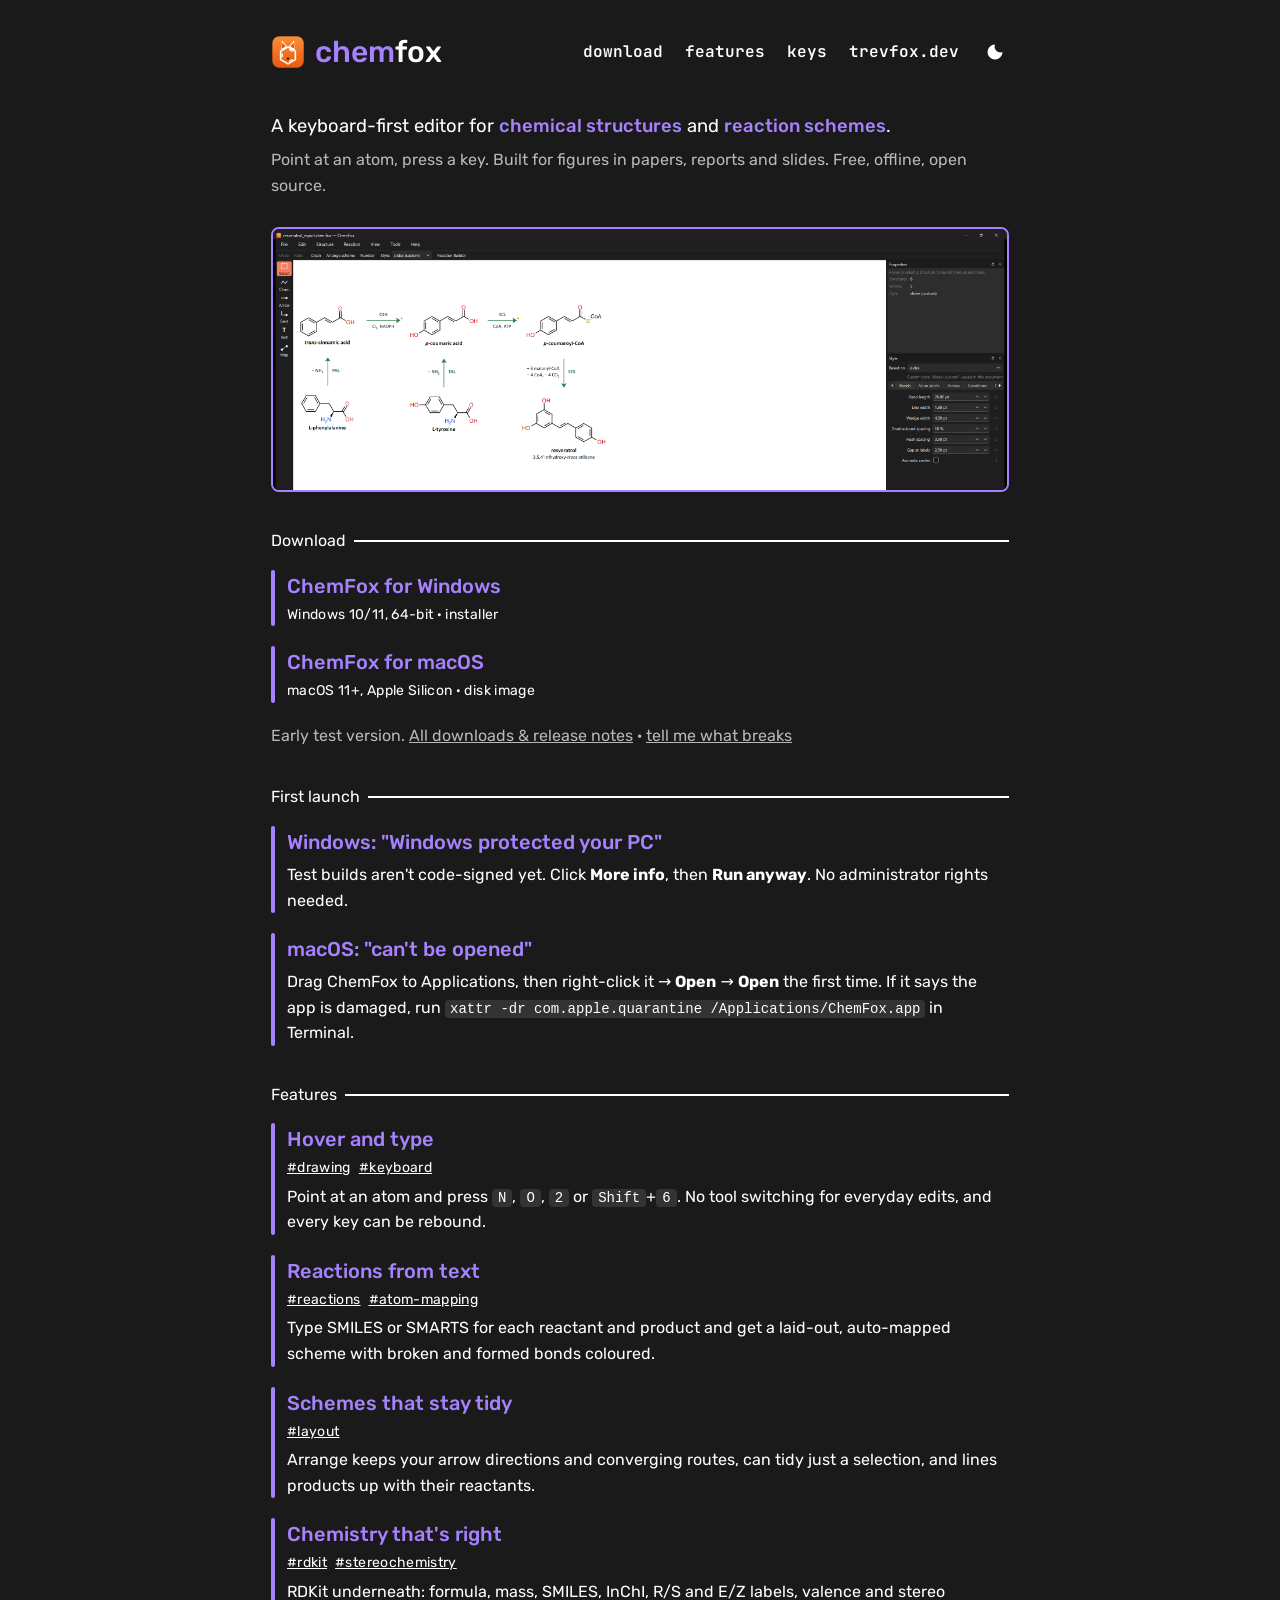
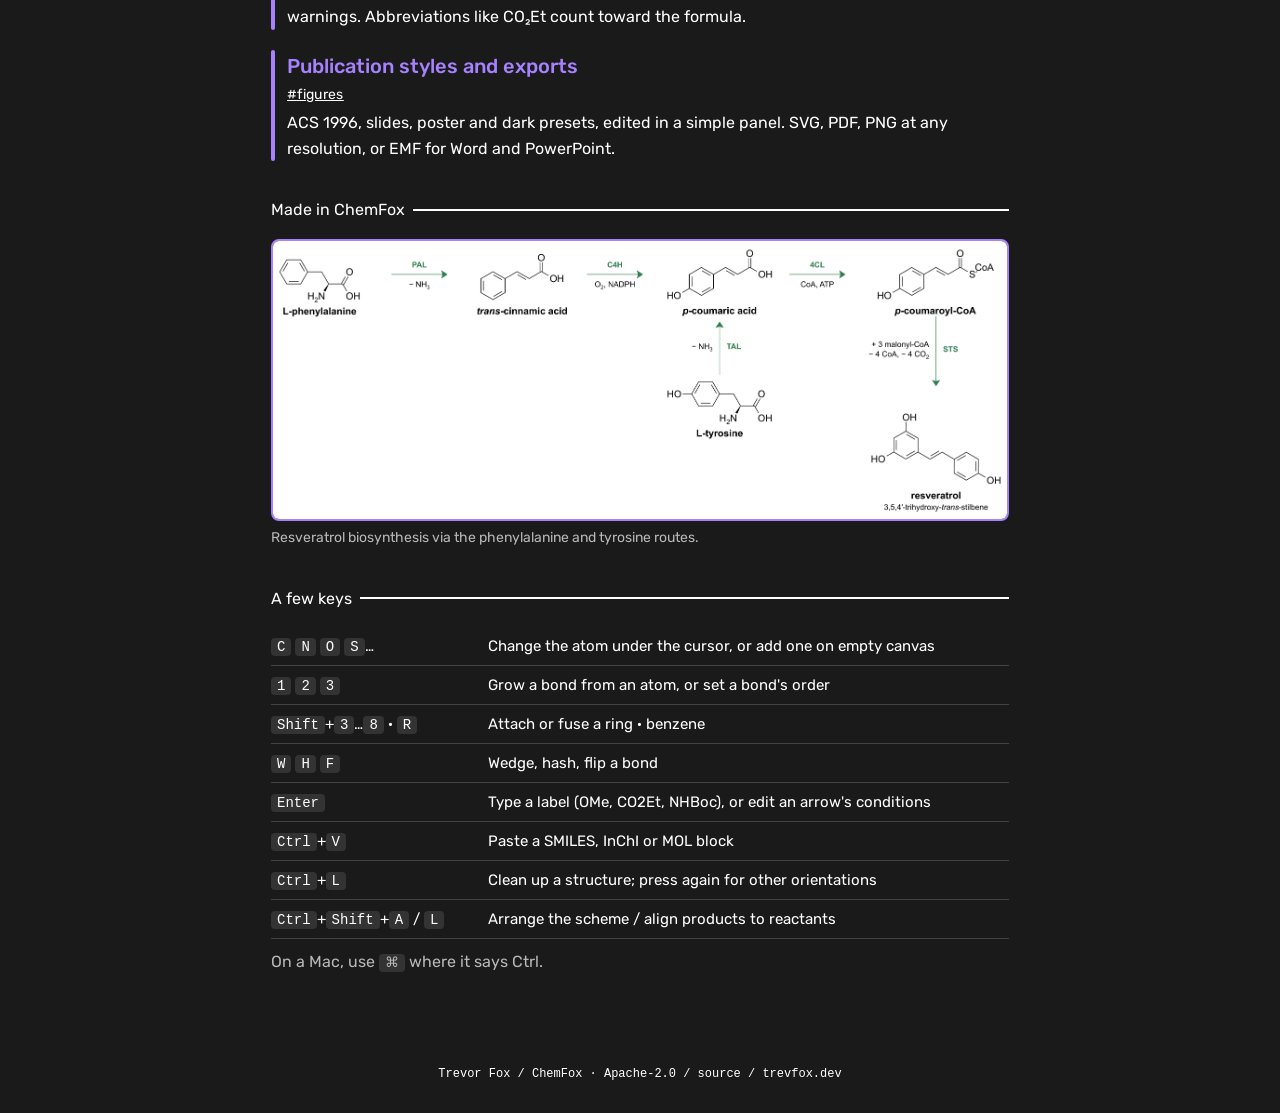
==== docs/index.html @ 8df9f9a9 "ChemFox 0.1.0: first test release A keyboard-first editor for chemical structures and reaction schem" ====
<!doctype html>
<html lang="en" class="dark">
<head>
<meta charset="utf-8">
<meta name="viewport" content="width=device-width, initial-scale=1">
<title>ChemFox | trevfox.dev</title>
<meta name="description" content="ChemFox: a keyboard-first editor for chemical structures and reaction schemes. Free, offline, Windows and macOS.">
<link rel="icon" href="assets/icon.png">
<link rel="preconnect" href="https://fonts.googleapis.com">
<link rel="preconnect" href="https://fonts.gstatic.com" crossorigin>
<link href="https://fonts.googleapis.com/css2?family=JetBrains+Mono:wght@600&family=PT+Mono&family=Rubik:ital,wght@0,300..700;1,400&display=swap" rel="stylesheet">
<script>
  // Same default as trevfox.dev (dark); remembers the toggle where storage is available.
  try { if (localStorage.getItem("theme") === "light") document.documentElement.classList.remove("dark"); } catch (e) {}
</script>
<style>
  /* Tokens taken from trevfox.dev */
  :root {
    --bg: #faf5ff; --text: #424242; --accent: #a682ff; --code-bg: #ede4fb; --muted: #6b6b6b;
    --sans: "Rubik", ui-sans-serif, system-ui, sans-serif;
    --nav: "JetBrains Mono", ui-monospace, monospace;
    --mono: "PT Mono", ui-monospace, SFMono-Regular, Menlo, Consolas, monospace;
  }
  .dark { --bg: #1a1a1a; --text: #ffffff; --code-bg: #333333; --muted: #b8b8b8; }
  * { box-sizing: border-box; }
  html { background: var(--bg); }
  body { margin: 0 auto; max-width: 77ch; padding: 0 16px; background: var(--bg); color: var(--text);
         font: 400 16px/1.6 var(--sans); transition: background-color .4s, color .4s; }
  a { color: inherit; }

  /* Header, like the blog's: wordmark left, mono nav right */
  header { display: flex; align-items: center; justify-content: space-between; gap: 16px; padding: 28px 0 8px; flex-wrap: wrap; }
  .logo { font-size: 30px; font-weight: 500; text-decoration: none; display: inline-flex; align-items: center; gap: 10px; }
  .logo img { width: 34px; height: 34px; border-radius: 8px; }
  .logo .a { color: var(--accent); }
  nav { display: flex; align-items: center; gap: 22px; font-family: var(--nav); font-weight: 600; }
  nav a { text-decoration: none; }
  nav a:hover, .theme:hover { color: var(--accent); }
  .theme { background: none; border: 0; color: inherit; cursor: pointer; padding: 4px; display: inline-flex; }
  .theme svg { width: 20px; height: 20px; }
  .dark .sun-only, :root:not(.dark) .moon-only { display: none; }

  main { padding: 28px 0 40px; }
  .lede { font-size: 1.15rem; margin: 0 0 6px; }
  .lede strong { color: var(--accent); font-weight: 500; }
  .sub { color: var(--muted); margin: 0 0 28px; }

  /* Section dividers: label + 2px rule (the blog's month dividers) */
  .divider { display: flex; align-items: center; gap: 8px; margin: 36px 0 16px; }
  .divider span { white-space: nowrap; }
  .divider i { height: 2px; flex: 1; background: var(--text); }

  /* Entries: purple bar on the left, accent title, meta line (the blog's post previews) */
  .entry { display: flex; gap: 12px; margin-bottom: 20px; }
  .entry::before { content: ""; width: 4px; border-radius: 4px; background: var(--accent); flex: none; }
  .entry h3 { margin: 0; font-size: 20px; font-weight: 500; }
  .entry h3 a, .entry h3 { color: var(--accent); text-decoration: none; }
  .entry h3 a:hover { text-decoration: underline; }
  .meta { font-size: 14px; letter-spacing: .35px; margin-top: 2px; }
  .tags a { margin-right: 8px; text-decoration: underline; }
  .entry p { margin: 4px 0 0; }

  figure { margin: 0; }
  figure img { width: 100%; height: auto; display: block; border: 2px solid var(--accent); border-radius: 8px; background: #fff; }
  figcaption { font-size: 14px; color: var(--muted); margin-top: 6px; }

  kbd { font: 14px var(--mono); background: var(--code-bg); border-radius: 4px; padding: 1px 6px; }
  code { font: 14px var(--mono); background: var(--code-bg); border-radius: 4px; padding: 1px 5px; }
  table { border-collapse: collapse; width: 100%; font-size: 15px; }
  td { padding: 7px 8px 7px 0; vertical-align: top; border-bottom: 1px solid color-mix(in srgb, var(--text) 18%, transparent); }
  td:first-child { white-space: nowrap; padding-right: 16px; }

  footer { font: 300 12px var(--mono); text-align: center; padding: 24px 0 32px; }
  footer a { text-decoration: none; }
  footer a:hover { color: var(--accent); }
  @media (max-width: 560px) { nav { gap: 14px; font-size: 14px; } .logo { font-size: 26px; } }
</style>
</head>
<body>
<header>
  <a class="logo" href="#"><img src="assets/icon.png" alt=""><span><span class="a">chem</span>fox</span></a>
  <nav>
    <a href="#download">download</a>
    <a href="#features">features</a>
    <a href="#keys">keys</a>
    <a href="https://trevfox.dev">trevfox.dev</a>
    <button class="theme" id="theme" aria-label="Toggle light and dark">
      <svg class="moon-only" viewBox="0 0 24 24" fill="currentColor" aria-hidden="true"><path d="M12 3a9 9 0 1 0 9 9 7 7 0 0 1-9-9z"/></svg>
      <svg class="sun-only" viewBox="0 0 24 24" fill="none" stroke="currentColor" stroke-width="2" aria-hidden="true"><circle cx="12" cy="12" r="4"/><path d="M12 2v2M12 20v2M4.9 4.9l1.4 1.4M17.7 17.7l1.4 1.4M2 12h2M20 12h2M4.9 19.1l1.4-1.4M17.7 6.3l1.4-1.4"/></svg>
    </button>
  </nav>
</header>

<main>
  <p class="lede">A keyboard-first editor for <strong>chemical structures</strong> and <strong>reaction schemes</strong>.</p>
  <p class="sub">Point at an atom, press a key. Built for figures in papers, reports and slides. Free, offline, open source.</p>

  <figure><img src="assets/app.png" alt="The ChemFox window with a resveratrol biosynthesis scheme"></figure>

  <div class="divider" id="download"><span>Download</span><i></i></div>
  <div class="entry"><div>
    <h3><a id="dl-win" href="#">ChemFox for Windows</a></h3>
    <div class="meta"><span id="dl-win-sub">Windows 10/11, 64-bit · installer</span></div>
  </div></div>
  <div class="entry"><div>
    <h3><a id="dl-mac" href="#">ChemFox for macOS</a></h3>
    <div class="meta"><span id="dl-mac-sub">macOS 11+, Apple Silicon · disk image</span></div>
  </div></div>
  <p class="sub"><span id="version">Early test version.</span> <a id="all" href="#">All downloads &amp; release notes</a> ·
    <a id="issues" href="#">tell me what breaks</a></p>

  <div class="divider"><span>First launch</span><i></i></div>
  <div class="entry"><div>
    <h3>Windows: "Windows protected your PC"</h3>
    <p>Test builds aren't code-signed yet. Click <b>More info</b>, then <b>Run anyway</b>. No administrator rights needed.</p>
  </div></div>
  <div class="entry"><div>
    <h3>macOS: "can't be opened"</h3>
    <p>Drag ChemFox to Applications, then right-click it → <b>Open</b> → <b>Open</b> the first time. If it says the app is damaged,
      run <code>xattr -dr com.apple.quarantine /Applications/ChemFox.app</code> in Terminal.</p>
  </div></div>

  <div class="divider" id="features"><span>Features</span><i></i></div>
  <div class="entry"><div>
    <h3>Hover and type</h3>
    <div class="meta tags"><a>#drawing</a><a>#keyboard</a></div>
    <p>Point at an atom and press <kbd>N</kbd>, <kbd>O</kbd>, <kbd>2</kbd> or <kbd>Shift</kbd>+<kbd>6</kbd>. No tool switching for everyday edits, and every key can be rebound.</p>
  </div></div>
  <div class="entry"><div>
    <h3>Reactions from text</h3>
    <div class="meta tags"><a>#reactions</a><a>#atom-mapping</a></div>
    <p>Type SMILES or SMARTS for each reactant and product and get a laid-out, auto-mapped scheme with broken and formed bonds coloured.</p>
  </div></div>
  <div class="entry"><div>
    <h3>Schemes that stay tidy</h3>
    <div class="meta tags"><a>#layout</a></div>
    <p>Arrange keeps your arrow directions and converging routes, can tidy just a selection, and lines products up with their reactants.</p>
  </div></div>
  <div class="entry"><div>
    <h3>Chemistry that's right</h3>
    <div class="meta tags"><a>#rdkit</a><a>#stereochemistry</a></div>
    <p>RDKit underneath: formula, mass, SMILES, InChI, R/S and E/Z labels, valence and stereo warnings. Abbreviations like CO₂Et count toward the formula.</p>
  </div></div>
  <div class="entry"><div>
    <h3>Publication styles and exports</h3>
    <div class="meta tags"><a>#figures</a></div>
    <p>ACS 1996, slides, poster and dark presets, edited in a simple panel. SVG, PDF, PNG at any resolution, or EMF for Word and PowerPoint.</p>
  </div></div>

  <div class="divider"><span>Made in ChemFox</span><i></i></div>
  <figure><img src="assets/scheme.png" alt="Resveratrol biosynthesis from phenylalanine and tyrosine">
    <figcaption>Resveratrol biosynthesis via the phenylalanine and tyrosine routes.</figcaption></figure>

  <div class="divider" id="keys"><span>A few keys</span><i></i></div>
  <table>
    <tr><td><kbd>C</kbd> <kbd>N</kbd> <kbd>O</kbd> <kbd>S</kbd>…</td><td>Change the atom under the cursor, or add one on empty canvas</td></tr>
    <tr><td><kbd>1</kbd> <kbd>2</kbd> <kbd>3</kbd></td><td>Grow a bond from an atom, or set a bond's order</td></tr>
    <tr><td><kbd>Shift</kbd>+<kbd>3</kbd>…<kbd>8</kbd> · <kbd>R</kbd></td><td>Attach or fuse a ring · benzene</td></tr>
    <tr><td><kbd>W</kbd> <kbd>H</kbd> <kbd>F</kbd></td><td>Wedge, hash, flip a bond</td></tr>
    <tr><td><kbd>Enter</kbd></td><td>Type a label (OMe, CO2Et, NHBoc), or edit an arrow's conditions</td></tr>
    <tr><td><kbd>Ctrl</kbd>+<kbd>V</kbd></td><td>Paste a SMILES, InChI or MOL block</td></tr>
    <tr><td><kbd>Ctrl</kbd>+<kbd>L</kbd></td><td>Clean up a structure; press again for other orientations</td></tr>
    <tr><td><kbd>Ctrl</kbd>+<kbd>Shift</kbd>+<kbd>A</kbd> / <kbd>L</kbd></td><td>Arrange the scheme / align products to reactants</td></tr>
  </table>
  <p class="sub" style="margin-top:10px">On a Mac, use <kbd>⌘</kbd> where it says Ctrl.</p>
</main>

<footer>
  Trevor Fox / ChemFox · Apache-2.0 / <a id="src" href="#">source</a> / <a href="https://trevfox.dev">trevfox.dev</a>
</footer>

<script>
document.getElementById("theme").addEventListener("click", () => {
  const dark = document.documentElement.classList.toggle("dark");
  try { localStorage.setItem("theme", dark ? "dark" : "light"); } catch (e) {}
});

// Works out the repository from the Pages address (<owner>.github.io/<repo>) unless set below, then points the
// download links at the newest installer for each platform. Falls back to the releases page.
(function () {
  const REPO = "";  // e.g. "trevfox/ChemFox" when hosted somewhere other than GitHub Pages
  let owner = "", name = "ChemFox";
  if (REPO) [owner, name] = REPO.split("/");
  else if (location.hostname.endsWith(".github.io")) {
    owner = location.hostname.split(".")[0];
    name = location.pathname.split("/").filter(Boolean)[0] || name;
  }
  const repo = owner ? `https://github.com/${owner}/${name}` : "https://github.com";
  const set = (id, href) => { const a = document.getElementById(id); if (a) a.href = href; };
  ["dl-win", "dl-mac", "all"].forEach(id => set(id, owner ? `${repo}/releases` : "#"));
  set("issues", `${repo}/issues/new/choose`);
  set("src", repo);
  if (!owner) return;
  // Newest release, including pre-releases (test builds are marked as pre-releases).
  fetch(`https://api.github.com/repos/${owner}/${name}/releases?per_page=5`)
    .then(r => r.ok ? r.json() : [])
    .then(list => {
      const rel = list.find(r => !r.draft);
      if (!rel) return;
      const asset = test => (rel.assets || []).find(a => test(a.name));
      const win = asset(n => n.endsWith("-setup.exe"));
      const mac = asset(n => n.endsWith(".dmg"));
      const mb = a => `${(a.size / 1e6).toFixed(0)} MB`;
      if (win) { set("dl-win", win.browser_download_url); document.getElementById("dl-win-sub").textContent = `${win.name} · ${mb(win)}`; }
      if (mac) { set("dl-mac", mac.browser_download_url); document.getElementById("dl-mac-sub").textContent = `${mac.name} · ${mb(mac)}`; }
      set("all", rel.html_url);
      document.getElementById("version").textContent = `Version ${rel.tag_name.replace(/^v/, "")} (test build).`;
    })
    .catch(() => {});
})();
</script>
</body>
</html>
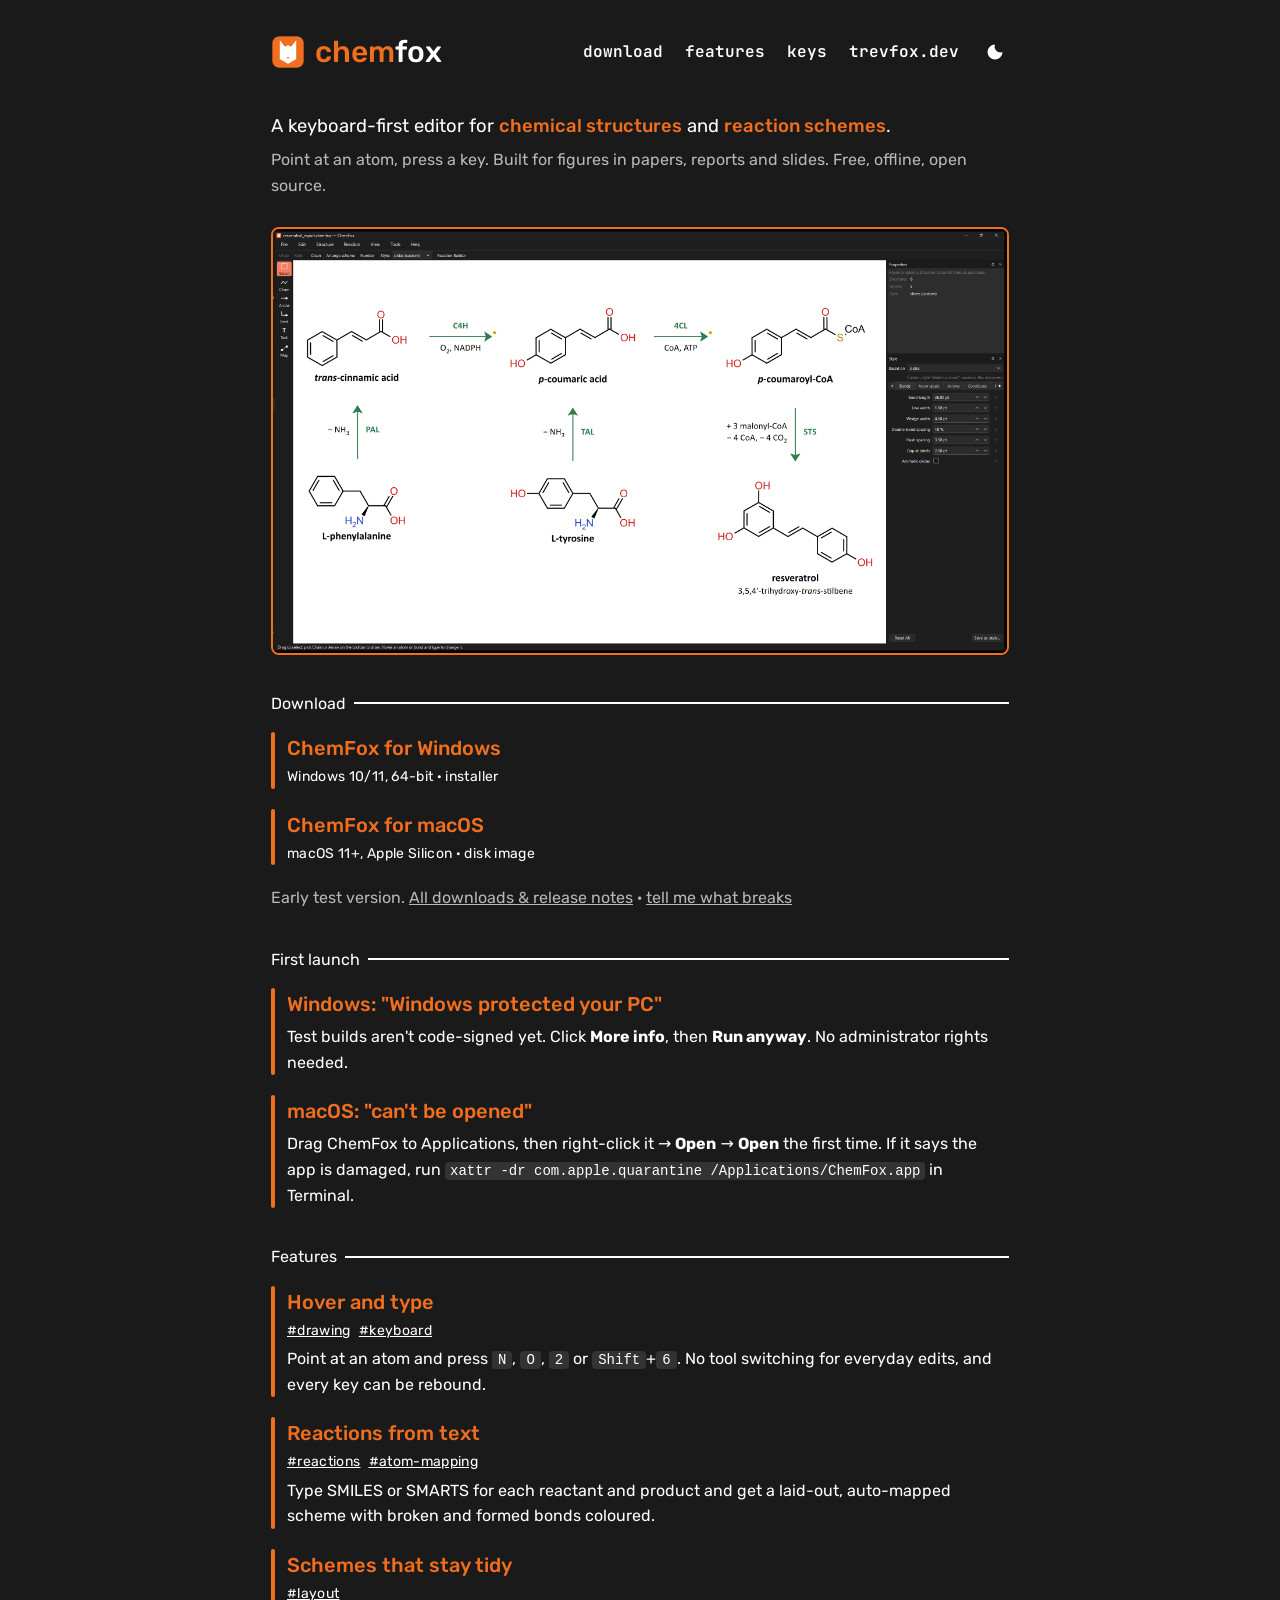
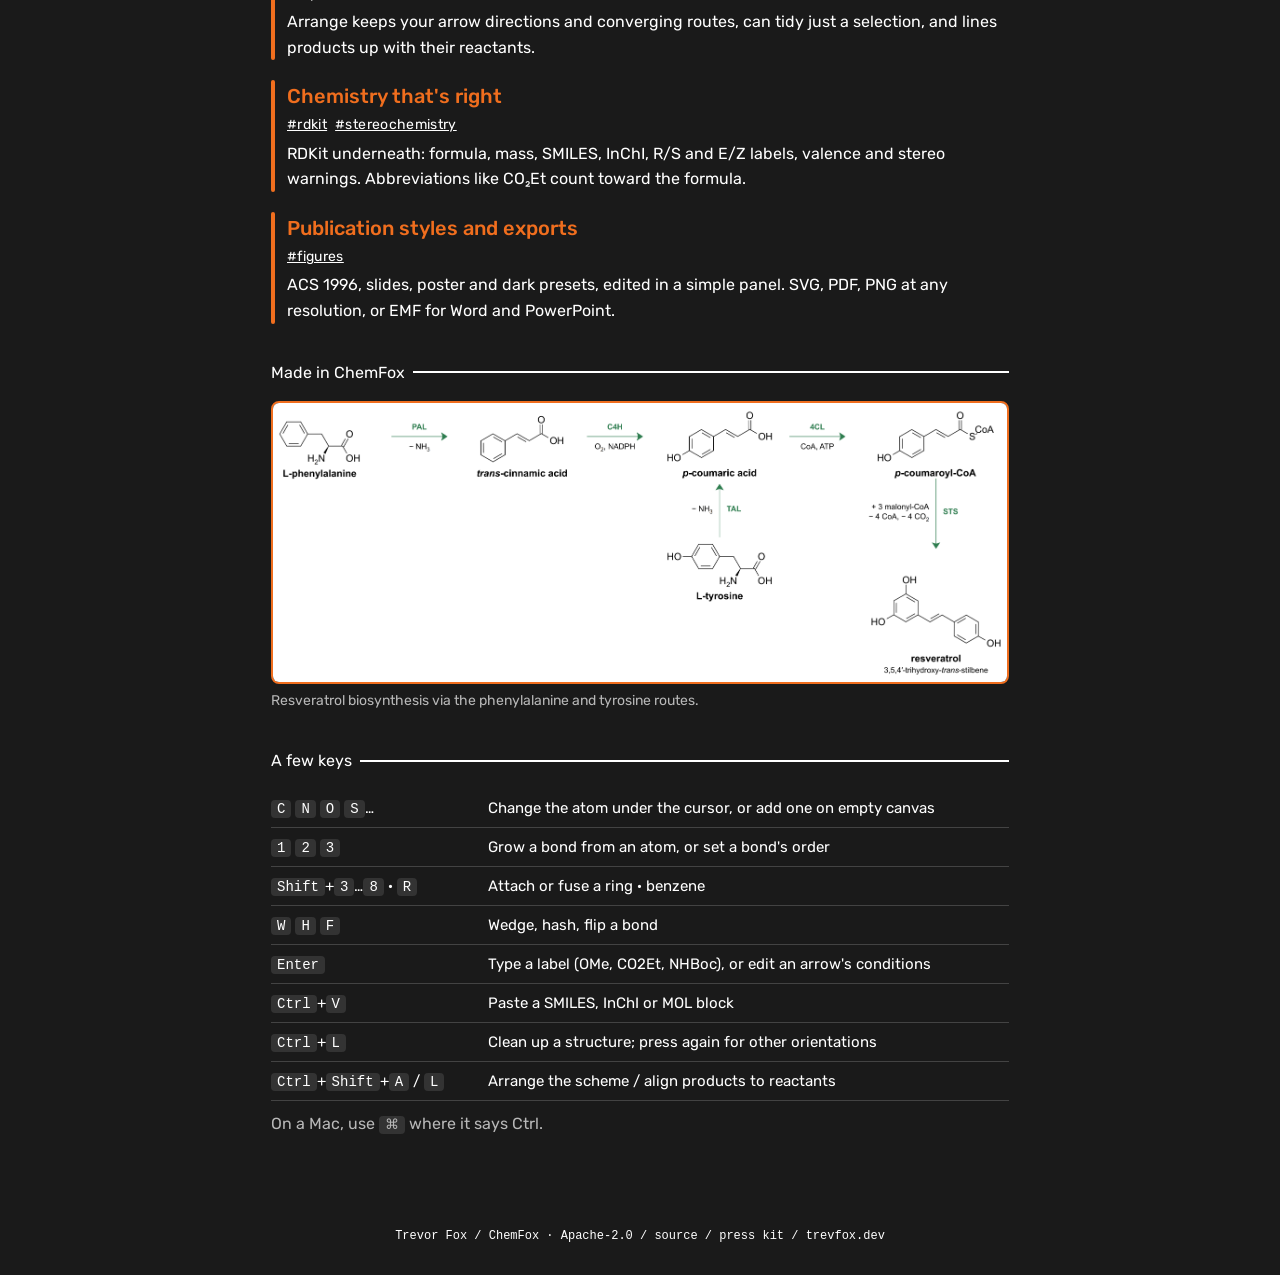
==== commit e84cc3bc: "Release 0.2.0: focused atom, Continue Reaction, custom groups, new logo - Focused atom: keys act on " ====
--- a/docs/index.html
+++ b/docs/index.html
@@ -5,7 +5,9 @@
 <meta name="viewport" content="width=device-width, initial-scale=1">
 <title>ChemFox | trevfox.dev</title>
 <meta name="description" content="ChemFox: a keyboard-first editor for chemical structures and reaction schemes. Free, offline, Windows and macOS.">
-<link rel="icon" href="assets/icon.png">
+<link rel="icon" href="assets/icon.svg" type="image/svg+xml">
+<link rel="icon" href="assets/icon.png" type="image/png">
+<link rel="apple-touch-icon" href="assets/apple-touch-icon.png">
 <link rel="preconnect" href="https://fonts.googleapis.com">
 <link rel="preconnect" href="https://fonts.gstatic.com" crossorigin>
 <link href="https://fonts.googleapis.com/css2?family=JetBrains+Mono:wght@600&family=PT+Mono&family=Rubik:ital,wght@0,300..700;1,400&display=swap" rel="stylesheet">
@@ -16,7 +18,7 @@
 <style>
   /* Tokens taken from trevfox.dev */
   :root {
-    --bg: #faf5ff; --text: #424242; --accent: #a682ff; --code-bg: #ede4fb; --muted: #6b6b6b;
+    --bg: #fff8f3; --text: #424242; --accent: #f06e1e; --code-bg: #fde8d9; --muted: #6b6b6b;
     --sans: "Rubik", ui-sans-serif, system-ui, sans-serif;
     --nav: "JetBrains Mono", ui-monospace, monospace;
     --mono: "PT Mono", ui-monospace, SFMono-Regular, Menlo, Consolas, monospace;
@@ -50,7 +52,7 @@
   .divider span { white-space: nowrap; }
   .divider i { height: 2px; flex: 1; background: var(--text); }
 
-  /* Entries: purple bar on the left, accent title, meta line (the blog's post previews) */
+  /* Entries: accent bar on the left, accent title, meta line (the blog's post previews) */
   .entry { display: flex; gap: 12px; margin-bottom: 20px; }
   .entry::before { content: ""; width: 4px; border-radius: 4px; background: var(--accent); flex: none; }
   .entry h3 { margin: 0; font-size: 20px; font-weight: 500; }
@@ -166,7 +168,7 @@
 </main>
 
 <footer>
-  Trevor Fox / ChemFox · Apache-2.0 / <a id="src" href="#">source</a> / <a href="https://trevfox.dev">trevfox.dev</a>
+  Trevor Fox / ChemFox · Apache-2.0 / <a id="src" href="#">source</a> / <a href="press/chemfox-press-kit.zip" download>press kit</a> / <a href="https://trevfox.dev">trevfox.dev</a>
 </footer>
 
 <script>
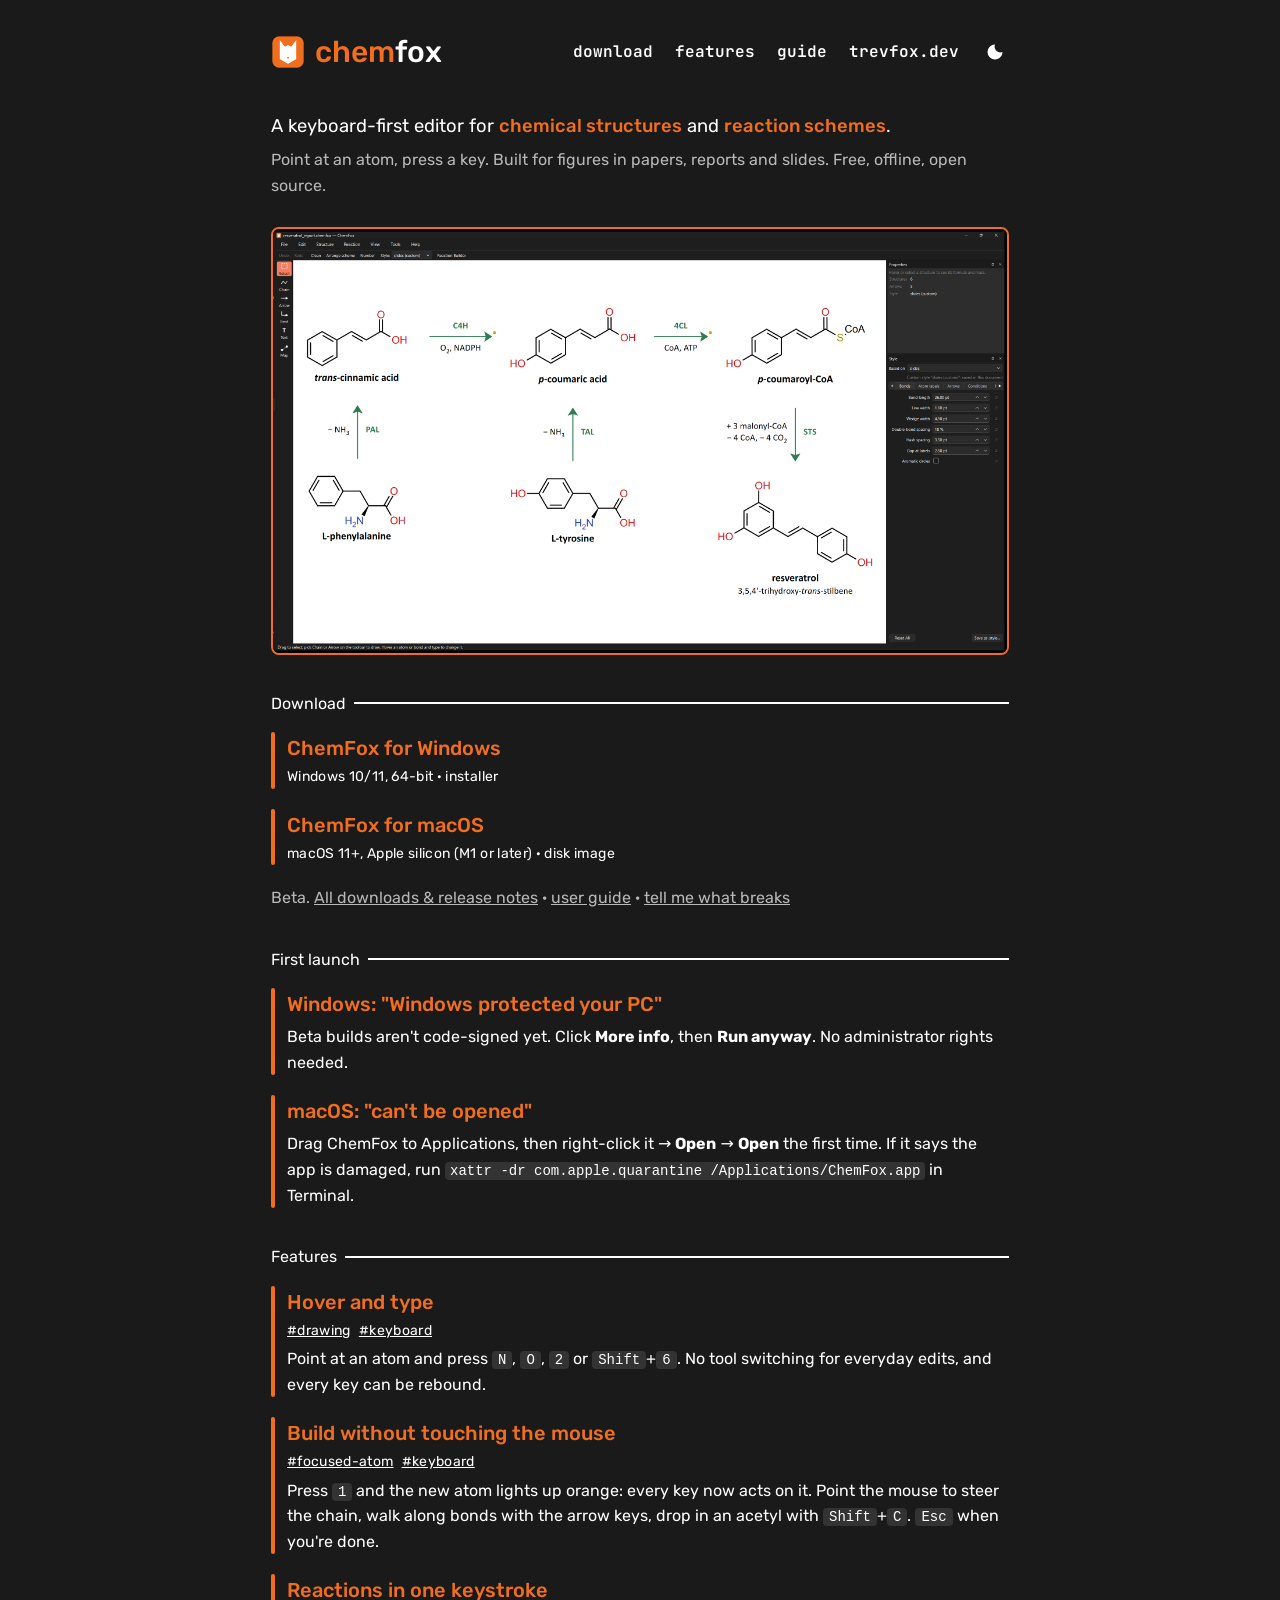
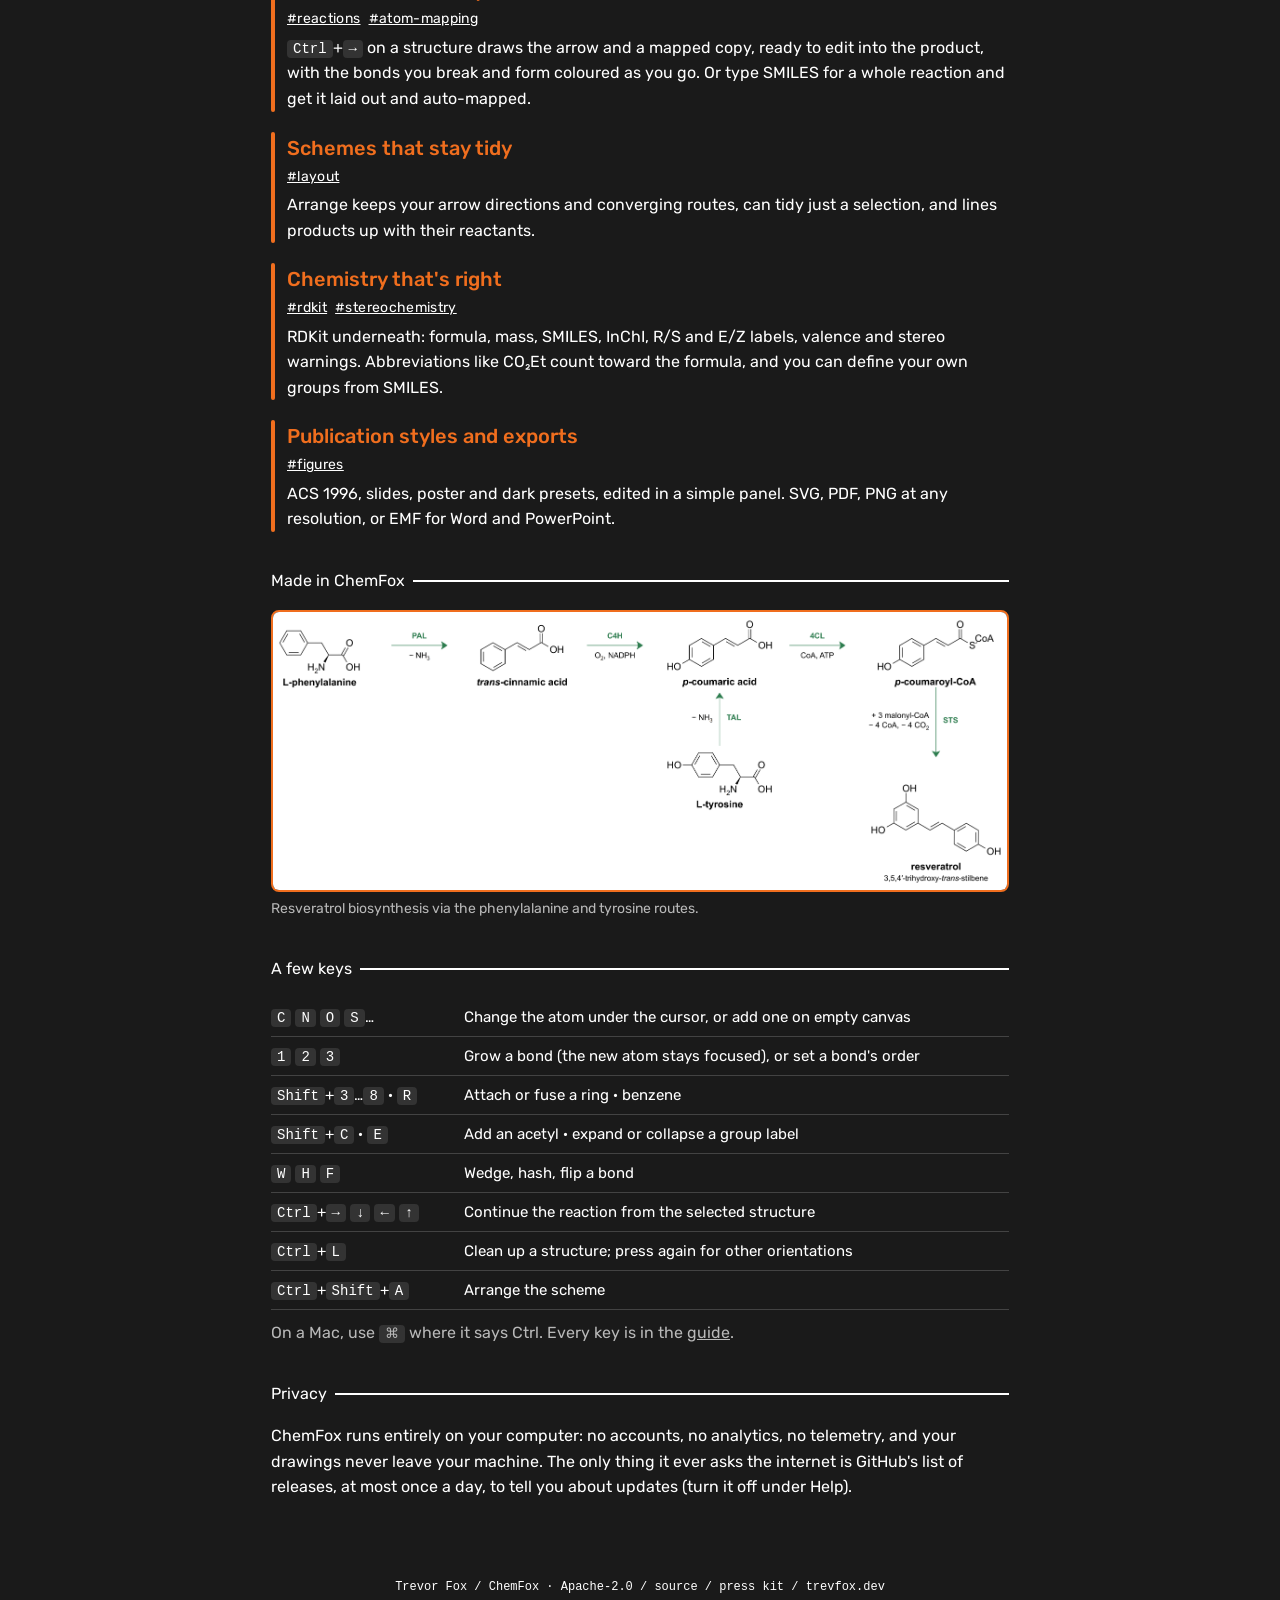
==== commit 9e11d74b: "Release 0.2.1: .cmfx files, update check, guide, licence fixes - Documents save as .cmfx; .chemfox a" ====
--- a/docs/index.html
+++ b/docs/index.html
@@ -5,6 +5,10 @@
 <meta name="viewport" content="width=device-width, initial-scale=1">
 <title>ChemFox | trevfox.dev</title>
 <meta name="description" content="ChemFox: a keyboard-first editor for chemical structures and reaction schemes. Free, offline, Windows and macOS.">
+<meta property="og:title" content="ChemFox">
+<meta property="og:description" content="A keyboard-first editor for chemical structures and reaction schemes. Free, offline, Windows and macOS.">
+<meta property="og:image" content="https://cmfx.trevfox.dev/assets/app.png">
+<meta name="theme-color" content="#f06e1e">
 <link rel="icon" href="assets/icon.svg" type="image/svg+xml">
 <link rel="icon" href="assets/icon.png" type="image/png">
 <link rel="apple-touch-icon" href="assets/apple-touch-icon.png">
@@ -12,79 +16,18 @@
 <link rel="preconnect" href="https://fonts.gstatic.com" crossorigin>
 <link href="https://fonts.googleapis.com/css2?family=JetBrains+Mono:wght@600&family=PT+Mono&family=Rubik:ital,wght@0,300..700;1,400&display=swap" rel="stylesheet">
 <script>
-  // Same default as trevfox.dev (dark); remembers the toggle where storage is available.
+  // Dark by default, like trevfox.dev; remembers the toggle where storage is available.
   try { if (localStorage.getItem("theme") === "light") document.documentElement.classList.remove("dark"); } catch (e) {}
 </script>
-<style>
-  /* Tokens taken from trevfox.dev */
-  :root {
-    --bg: #fff8f3; --text: #424242; --accent: #f06e1e; --code-bg: #fde8d9; --muted: #6b6b6b;
-    --sans: "Rubik", ui-sans-serif, system-ui, sans-serif;
-    --nav: "JetBrains Mono", ui-monospace, monospace;
-    --mono: "PT Mono", ui-monospace, SFMono-Regular, Menlo, Consolas, monospace;
-  }
-  .dark { --bg: #1a1a1a; --text: #ffffff; --code-bg: #333333; --muted: #b8b8b8; }
-  * { box-sizing: border-box; }
-  html { background: var(--bg); }
-  body { margin: 0 auto; max-width: 77ch; padding: 0 16px; background: var(--bg); color: var(--text);
-         font: 400 16px/1.6 var(--sans); transition: background-color .4s, color .4s; }
-  a { color: inherit; }
-
-  /* Header, like the blog's: wordmark left, mono nav right */
-  header { display: flex; align-items: center; justify-content: space-between; gap: 16px; padding: 28px 0 8px; flex-wrap: wrap; }
-  .logo { font-size: 30px; font-weight: 500; text-decoration: none; display: inline-flex; align-items: center; gap: 10px; }
-  .logo img { width: 34px; height: 34px; border-radius: 8px; }
-  .logo .a { color: var(--accent); }
-  nav { display: flex; align-items: center; gap: 22px; font-family: var(--nav); font-weight: 600; }
-  nav a { text-decoration: none; }
-  nav a:hover, .theme:hover { color: var(--accent); }
-  .theme { background: none; border: 0; color: inherit; cursor: pointer; padding: 4px; display: inline-flex; }
-  .theme svg { width: 20px; height: 20px; }
-  .dark .sun-only, :root:not(.dark) .moon-only { display: none; }
-
-  main { padding: 28px 0 40px; }
-  .lede { font-size: 1.15rem; margin: 0 0 6px; }
-  .lede strong { color: var(--accent); font-weight: 500; }
-  .sub { color: var(--muted); margin: 0 0 28px; }
-
-  /* Section dividers: label + 2px rule (the blog's month dividers) */
-  .divider { display: flex; align-items: center; gap: 8px; margin: 36px 0 16px; }
-  .divider span { white-space: nowrap; }
-  .divider i { height: 2px; flex: 1; background: var(--text); }
-
-  /* Entries: accent bar on the left, accent title, meta line (the blog's post previews) */
-  .entry { display: flex; gap: 12px; margin-bottom: 20px; }
-  .entry::before { content: ""; width: 4px; border-radius: 4px; background: var(--accent); flex: none; }
-  .entry h3 { margin: 0; font-size: 20px; font-weight: 500; }
-  .entry h3 a, .entry h3 { color: var(--accent); text-decoration: none; }
-  .entry h3 a:hover { text-decoration: underline; }
-  .meta { font-size: 14px; letter-spacing: .35px; margin-top: 2px; }
-  .tags a { margin-right: 8px; text-decoration: underline; }
-  .entry p { margin: 4px 0 0; }
-
-  figure { margin: 0; }
-  figure img { width: 100%; height: auto; display: block; border: 2px solid var(--accent); border-radius: 8px; background: #fff; }
-  figcaption { font-size: 14px; color: var(--muted); margin-top: 6px; }
-
-  kbd { font: 14px var(--mono); background: var(--code-bg); border-radius: 4px; padding: 1px 6px; }
-  code { font: 14px var(--mono); background: var(--code-bg); border-radius: 4px; padding: 1px 5px; }
-  table { border-collapse: collapse; width: 100%; font-size: 15px; }
-  td { padding: 7px 8px 7px 0; vertical-align: top; border-bottom: 1px solid color-mix(in srgb, var(--text) 18%, transparent); }
-  td:first-child { white-space: nowrap; padding-right: 16px; }
-
-  footer { font: 300 12px var(--mono); text-align: center; padding: 24px 0 32px; }
-  footer a { text-decoration: none; }
-  footer a:hover { color: var(--accent); }
-  @media (max-width: 560px) { nav { gap: 14px; font-size: 14px; } .logo { font-size: 26px; } }
-</style>
+<link rel="stylesheet" href="assets/site.css">
 </head>
 <body>
 <header>
-  <a class="logo" href="#"><img src="assets/icon.png" alt=""><span><span class="a">chem</span>fox</span></a>
+  <a class="logo" href="./"><img src="assets/icon.png" alt=""><span><span class="a">chem</span>fox</span></a>
   <nav>
     <a href="#download">download</a>
     <a href="#features">features</a>
-    <a href="#keys">keys</a>
+    <a href="guide.html">guide</a>
     <a href="https://trevfox.dev">trevfox.dev</a>
     <button class="theme" id="theme" aria-label="Toggle light and dark">
       <svg class="moon-only" viewBox="0 0 24 24" fill="currentColor" aria-hidden="true"><path d="M12 3a9 9 0 1 0 9 9 7 7 0 0 1-9-9z"/></svg>
@@ -106,15 +49,15 @@
   </div></div>
   <div class="entry"><div>
     <h3><a id="dl-mac" href="#">ChemFox for macOS</a></h3>
-    <div class="meta"><span id="dl-mac-sub">macOS 11+, Apple Silicon · disk image</span></div>
+    <div class="meta"><span id="dl-mac-sub">macOS 11+, Apple silicon (M1 or later) · disk image</span></div>
   </div></div>
-  <p class="sub"><span id="version">Early test version.</span> <a id="all" href="#">All downloads &amp; release notes</a> ·
-    <a id="issues" href="#">tell me what breaks</a></p>
+  <p class="sub"><span id="version">Beta.</span> <a id="all" href="#">All downloads &amp; release notes</a> ·
+    <a href="guide.html">user guide</a> · <a id="issues" href="#">tell me what breaks</a></p>
 
   <div class="divider"><span>First launch</span><i></i></div>
   <div class="entry"><div>
     <h3>Windows: "Windows protected your PC"</h3>
-    <p>Test builds aren't code-signed yet. Click <b>More info</b>, then <b>Run anyway</b>. No administrator rights needed.</p>
+    <p>Beta builds aren't code-signed yet. Click <b>More info</b>, then <b>Run anyway</b>. No administrator rights needed.</p>
   </div></div>
   <div class="entry"><div>
     <h3>macOS: "can't be opened"</h3>
@@ -129,9 +72,16 @@
     <p>Point at an atom and press <kbd>N</kbd>, <kbd>O</kbd>, <kbd>2</kbd> or <kbd>Shift</kbd>+<kbd>6</kbd>. No tool switching for everyday edits, and every key can be rebound.</p>
   </div></div>
   <div class="entry"><div>
-    <h3>Reactions from text</h3>
+    <h3>Build without touching the mouse</h3>
+    <div class="meta tags"><a>#focused-atom</a><a>#keyboard</a></div>
+    <p>Press <kbd>1</kbd> and the new atom lights up orange: every key now acts on it. Point the mouse to steer the chain,
+      walk along bonds with the arrow keys, drop in an acetyl with <kbd>Shift</kbd>+<kbd>C</kbd>. <kbd>Esc</kbd> when you're done.</p>
+  </div></div>
+  <div class="entry"><div>
+    <h3>Reactions in one keystroke</h3>
     <div class="meta tags"><a>#reactions</a><a>#atom-mapping</a></div>
-    <p>Type SMILES or SMARTS for each reactant and product and get a laid-out, auto-mapped scheme with broken and formed bonds coloured.</p>
+    <p><kbd>Ctrl</kbd>+<kbd>→</kbd> on a structure draws the arrow and a mapped copy, ready to edit into the product, with the bonds you break and form coloured as you go.
+      Or type SMILES for a whole reaction and get it laid out and auto-mapped.</p>
   </div></div>
   <div class="entry"><div>
     <h3>Schemes that stay tidy</h3>
@@ -141,7 +91,8 @@
   <div class="entry"><div>
     <h3>Chemistry that's right</h3>
     <div class="meta tags"><a>#rdkit</a><a>#stereochemistry</a></div>
-    <p>RDKit underneath: formula, mass, SMILES, InChI, R/S and E/Z labels, valence and stereo warnings. Abbreviations like CO₂Et count toward the formula.</p>
+    <p>RDKit underneath: formula, mass, SMILES, InChI, R/S and E/Z labels, valence and stereo warnings. Abbreviations like CO₂Et count toward the formula,
+      and you can define your own groups from SMILES.</p>
   </div></div>
   <div class="entry"><div>
     <h3>Publication styles and exports</h3>
@@ -156,45 +107,38 @@
   <div class="divider" id="keys"><span>A few keys</span><i></i></div>
   <table>
     <tr><td><kbd>C</kbd> <kbd>N</kbd> <kbd>O</kbd> <kbd>S</kbd>…</td><td>Change the atom under the cursor, or add one on empty canvas</td></tr>
-    <tr><td><kbd>1</kbd> <kbd>2</kbd> <kbd>3</kbd></td><td>Grow a bond from an atom, or set a bond's order</td></tr>
+    <tr><td><kbd>1</kbd> <kbd>2</kbd> <kbd>3</kbd></td><td>Grow a bond (the new atom stays focused), or set a bond's order</td></tr>
     <tr><td><kbd>Shift</kbd>+<kbd>3</kbd>…<kbd>8</kbd> · <kbd>R</kbd></td><td>Attach or fuse a ring · benzene</td></tr>
+    <tr><td><kbd>Shift</kbd>+<kbd>C</kbd> · <kbd>E</kbd></td><td>Add an acetyl · expand or collapse a group label</td></tr>
     <tr><td><kbd>W</kbd> <kbd>H</kbd> <kbd>F</kbd></td><td>Wedge, hash, flip a bond</td></tr>
-    <tr><td><kbd>Enter</kbd></td><td>Type a label (OMe, CO2Et, NHBoc), or edit an arrow's conditions</td></tr>
-    <tr><td><kbd>Ctrl</kbd>+<kbd>V</kbd></td><td>Paste a SMILES, InChI or MOL block</td></tr>
+    <tr><td><kbd>Ctrl</kbd>+<kbd>→</kbd> <kbd>↓</kbd> <kbd>←</kbd> <kbd>↑</kbd></td><td>Continue the reaction from the selected structure</td></tr>
     <tr><td><kbd>Ctrl</kbd>+<kbd>L</kbd></td><td>Clean up a structure; press again for other orientations</td></tr>
-    <tr><td><kbd>Ctrl</kbd>+<kbd>Shift</kbd>+<kbd>A</kbd> / <kbd>L</kbd></td><td>Arrange the scheme / align products to reactants</td></tr>
+    <tr><td><kbd>Ctrl</kbd>+<kbd>Shift</kbd>+<kbd>A</kbd></td><td>Arrange the scheme</td></tr>
   </table>
-  <p class="sub" style="margin-top:10px">On a Mac, use <kbd>⌘</kbd> where it says Ctrl.</p>
+  <p class="sub" style="margin-top:10px">On a Mac, use <kbd>⌘</kbd> where it says Ctrl. Every key is in the <a href="guide.html#keys">guide</a>.</p>
+
+  <div class="divider" id="privacy"><span>Privacy</span><i></i></div>
+  <p>ChemFox runs entirely on your computer: no accounts, no analytics, no telemetry, and your drawings never leave your machine.
+    The only thing it ever asks the internet is GitHub's list of releases, at most once a day, to tell you about updates
+    (turn it off under Help).</p>
 </main>
 
 <footer>
   Trevor Fox / ChemFox · Apache-2.0 / <a id="src" href="#">source</a> / <a href="press/chemfox-press-kit.zip" download>press kit</a> / <a href="https://trevfox.dev">trevfox.dev</a>
 </footer>
 
+<script src="assets/site.js"></script>
 <script>
-document.getElementById("theme").addEventListener("click", () => {
-  const dark = document.documentElement.classList.toggle("dark");
-  try { localStorage.setItem("theme", dark ? "dark" : "light"); } catch (e) {}
-});
-
-// Works out the repository from the Pages address (<owner>.github.io/<repo>) unless set below, then points the
-// download links at the newest installer for each platform. Falls back to the releases page.
+// Points the download links at the newest installer for each platform; falls back to the releases page.
 (function () {
-  const REPO = "";  // e.g. "trevfox/ChemFox" when hosted somewhere other than GitHub Pages
-  let owner = "", name = "ChemFox";
-  if (REPO) [owner, name] = REPO.split("/");
-  else if (location.hostname.endsWith(".github.io")) {
-    owner = location.hostname.split(".")[0];
-    name = location.pathname.split("/").filter(Boolean)[0] || name;
-  }
-  const repo = owner ? `https://github.com/${owner}/${name}` : "https://github.com";
+  const REPO = "VoxelMC/ChemFox";
+  const repo = `https://github.com/${REPO}`;
   const set = (id, href) => { const a = document.getElementById(id); if (a) a.href = href; };
-  ["dl-win", "dl-mac", "all"].forEach(id => set(id, owner ? `${repo}/releases` : "#"));
+  ["dl-win", "dl-mac", "all"].forEach(id => set(id, `${repo}/releases`));
   set("issues", `${repo}/issues/new/choose`);
   set("src", repo);
-  if (!owner) return;
-  // Newest release, including pre-releases (test builds are marked as pre-releases).
-  fetch(`https://api.github.com/repos/${owner}/${name}/releases?per_page=5`)
+  // Newest release, including pre-releases (the betas are pre-releases).
+  fetch(`https://api.github.com/repos/${REPO}/releases?per_page=5`)
     .then(r => r.ok ? r.json() : [])
     .then(list => {
       const rel = list.find(r => !r.draft);
@@ -206,7 +150,7 @@
       if (win) { set("dl-win", win.browser_download_url); document.getElementById("dl-win-sub").textContent = `${win.name} · ${mb(win)}`; }
       if (mac) { set("dl-mac", mac.browser_download_url); document.getElementById("dl-mac-sub").textContent = `${mac.name} · ${mb(mac)}`; }
       set("all", rel.html_url);
-      document.getElementById("version").textContent = `Version ${rel.tag_name.replace(/^v/, "")} (test build).`;
+      document.getElementById("version").textContent = `Version ${rel.tag_name.replace(/^v/, "")} (beta).`;
     })
     .catch(() => {});
 })();
--- a/docs/assets/site.css
+++ b/docs/assets/site.css
@@ -0,0 +1,83 @@
+/* ChemFox site: the layout and type of trevfox.dev, in ChemFox orange. Shared by every page. */
+:root {
+  --bg: #fff8f3; --text: #424242; --muted: #6b6b6b; --code-bg: #fde8d9;
+  --accent: #f06e1e;        /* bars, borders, the logo */
+  --accent-text: #c2410c;   /* orange text: deeper on light backgrounds so it stays readable */
+  --rule: color-mix(in srgb, var(--text) 18%, transparent);
+  --sans: "Rubik", ui-sans-serif, system-ui, sans-serif;
+  --nav: "JetBrains Mono", ui-monospace, monospace;
+  --mono: "PT Mono", ui-monospace, SFMono-Regular, Menlo, Consolas, monospace;
+}
+.dark { --bg: #1a1a1a; --text: #ffffff; --muted: #b8b8b8; --code-bg: #333333; --accent-text: #f06e1e; }
+* { box-sizing: border-box; }
+html { background: var(--bg); scroll-behavior: smooth; }
+body { margin: 0 auto; max-width: 77ch; padding: 0 16px; background: var(--bg); color: var(--text);
+       font: 400 16px/1.6 var(--sans); transition: background-color .4s, color .4s; }
+a { color: inherit; }
+::selection { background: var(--accent); color: #fff; }
+
+/* Header: wordmark left, mono nav right */
+header { display: flex; align-items: center; justify-content: space-between; gap: 16px; padding: 28px 0 8px; flex-wrap: wrap; }
+.logo { font-size: 30px; font-weight: 500; text-decoration: none; display: inline-flex; align-items: center; gap: 10px; }
+.logo img { width: 34px; height: 34px; border-radius: 8px; }
+.logo .a { color: var(--accent-text); }
+nav { display: flex; align-items: center; gap: 22px; font-family: var(--nav); font-weight: 600; }
+nav a { text-decoration: none; }
+nav a:hover, nav a[aria-current], .theme:hover { color: var(--accent-text); }
+.theme { background: none; border: 0; color: inherit; cursor: pointer; padding: 4px; display: inline-flex; }
+.theme svg { width: 20px; height: 20px; }
+.dark .sun-only, :root:not(.dark) .moon-only { display: none; }
+
+main { padding: 28px 0 40px; }
+.lede { font-size: 1.15rem; margin: 0 0 6px; }
+.lede strong { color: var(--accent-text); font-weight: 500; }
+.sub { color: var(--muted); margin: 0 0 28px; }
+.badge { display: inline-block; font: 600 12px var(--nav); letter-spacing: .5px; text-transform: uppercase;
+         color: #fff; background: var(--accent); border-radius: 4px; padding: 1px 7px; vertical-align: 3px; margin-left: 6px; }
+
+/* Section dividers: label + 2px rule */
+.divider { display: flex; align-items: center; gap: 8px; margin: 36px 0 16px; }
+.divider span { white-space: nowrap; }
+.divider i { height: 2px; flex: 1; background: var(--text); }
+
+/* Entries: accent bar on the left, accent title, meta line */
+.entry { display: flex; gap: 12px; margin-bottom: 20px; }
+.entry::before { content: ""; width: 4px; border-radius: 4px; background: var(--accent); flex: none; }
+.entry h3 { margin: 0; font-size: 20px; font-weight: 500; }
+.entry h3 a, .entry h3 { color: var(--accent-text); text-decoration: none; }
+.entry h3 a:hover { text-decoration: underline; }
+.meta { font-size: 14px; letter-spacing: .35px; margin-top: 2px; }
+.tags a { margin-right: 8px; text-decoration: underline; }
+.entry p { margin: 4px 0 0; }
+
+figure { margin: 0; }
+figure img { width: 100%; height: auto; display: block; border: 2px solid var(--accent); border-radius: 8px; background: #fff; }
+figcaption { font-size: 14px; color: var(--muted); margin-top: 6px; }
+
+kbd { font: 14px var(--mono); background: var(--code-bg); border-radius: 4px; padding: 1px 6px; white-space: nowrap; }
+code { font: 14px var(--mono); background: var(--code-bg); border-radius: 4px; padding: 1px 5px; }
+table { border-collapse: collapse; width: 100%; font-size: 15px; }
+td, th { padding: 7px 8px 7px 0; vertical-align: top; border-bottom: 1px solid var(--rule); text-align: left; }
+th { font: 600 13px var(--nav); color: var(--muted); }
+td:first-child { white-space: nowrap; padding-right: 16px; }
+
+/* Guide pages */
+.guide h2 { font-size: 24px; font-weight: 500; margin: 44px 0 8px; scroll-margin-top: 16px; }
+.guide h2 a { text-decoration: none; }
+.guide h3 { font-size: 18px; font-weight: 500; color: var(--accent-text); margin: 24px 0 4px; }
+.guide p, .guide li { max-width: 70ch; }
+.guide ul, .guide ol { padding-left: 22px; }
+.guide li { margin: 3px 0; }
+.toc { border-left: 4px solid var(--accent); border-radius: 2px; padding: 4px 0 4px 14px; margin: 8px 0 8px; }
+.toc a { text-decoration: none; }
+.toc a:hover { color: var(--accent-text); text-decoration: underline; }
+.toc ol { margin: 0; padding-left: 20px; columns: 2; column-gap: 24px; }
+.guide table { table-layout: fixed; }
+.guide td:first-child { width: 15em; white-space: normal; }
+.tip { background: var(--code-bg); border-radius: 8px; padding: 10px 14px; margin: 14px 0; }
+.tip b:first-child { color: var(--accent-text); }
+
+footer { font: 300 12px var(--mono); text-align: center; padding: 24px 0 32px; }
+footer a { text-decoration: none; }
+footer a:hover { color: var(--accent-text); }
+@media (max-width: 560px) { nav { gap: 14px; font-size: 14px; } .logo { font-size: 26px; } .toc ol { columns: 1; } }
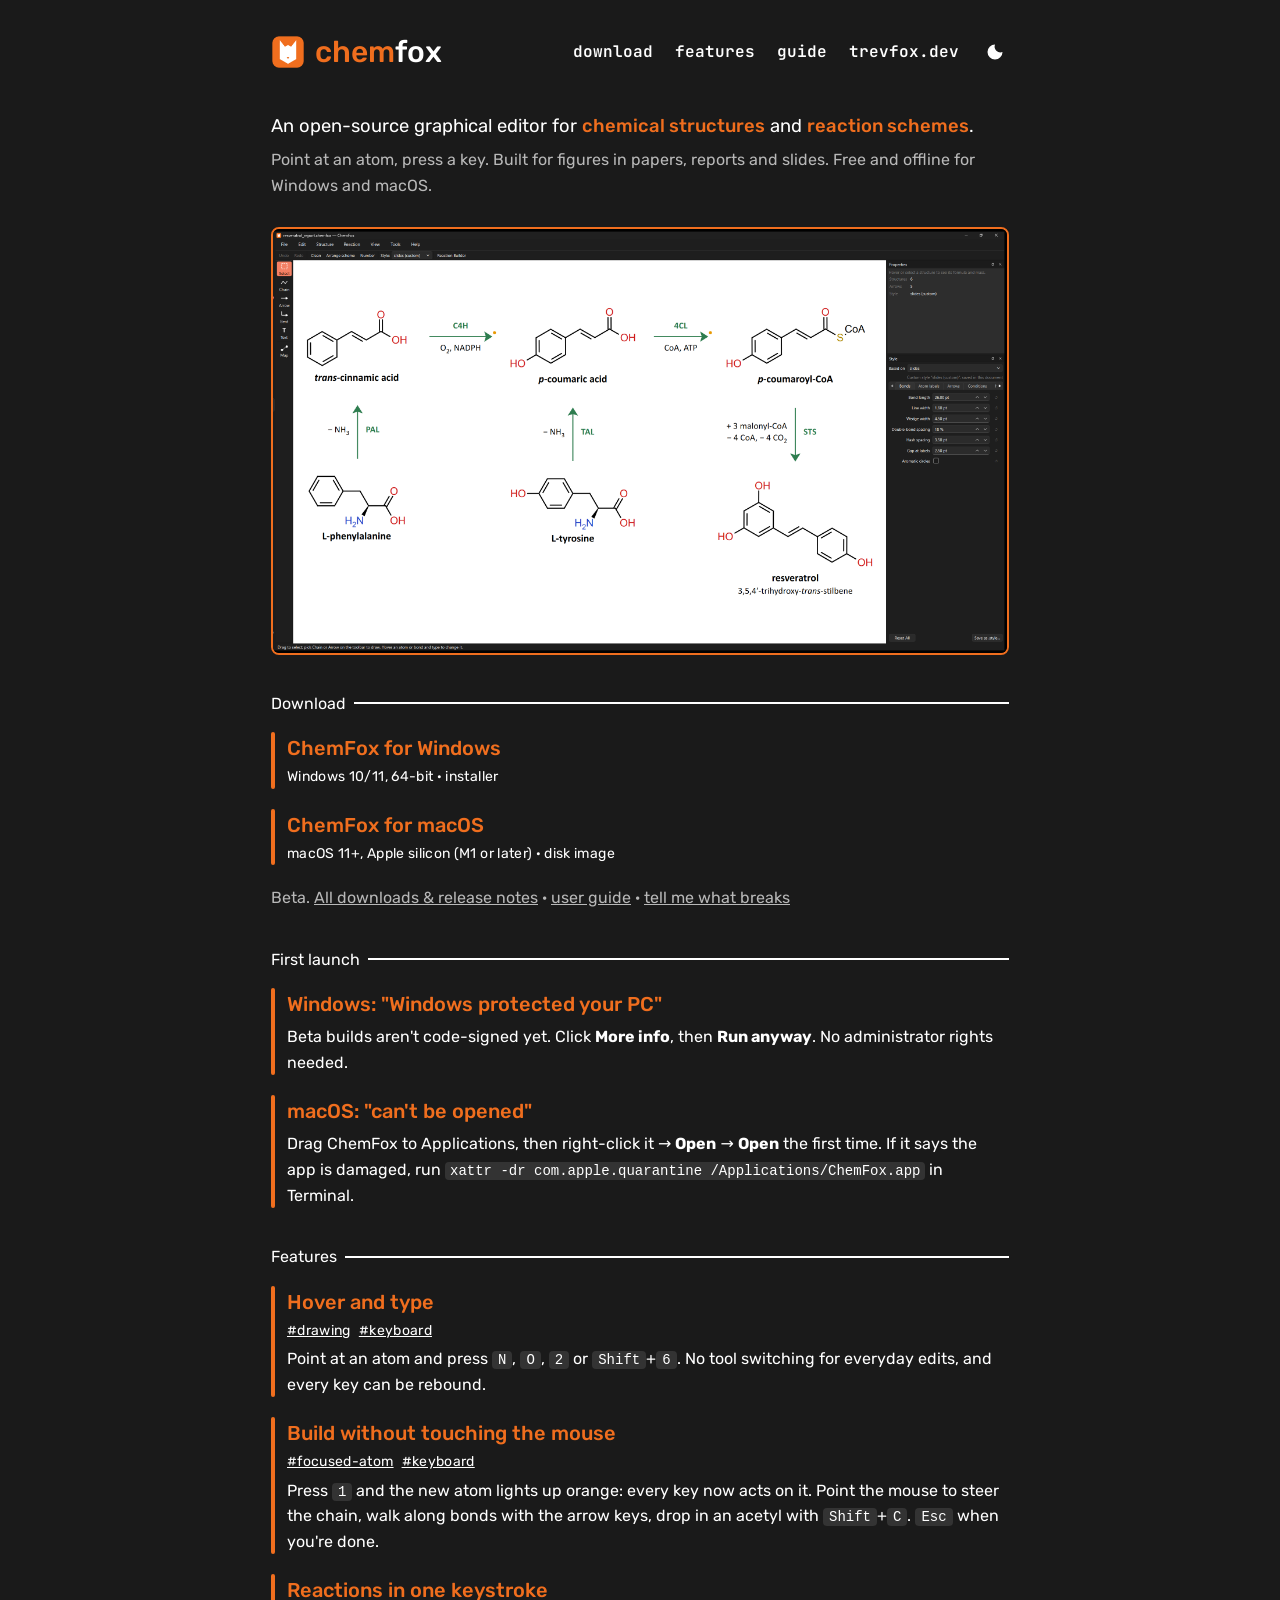
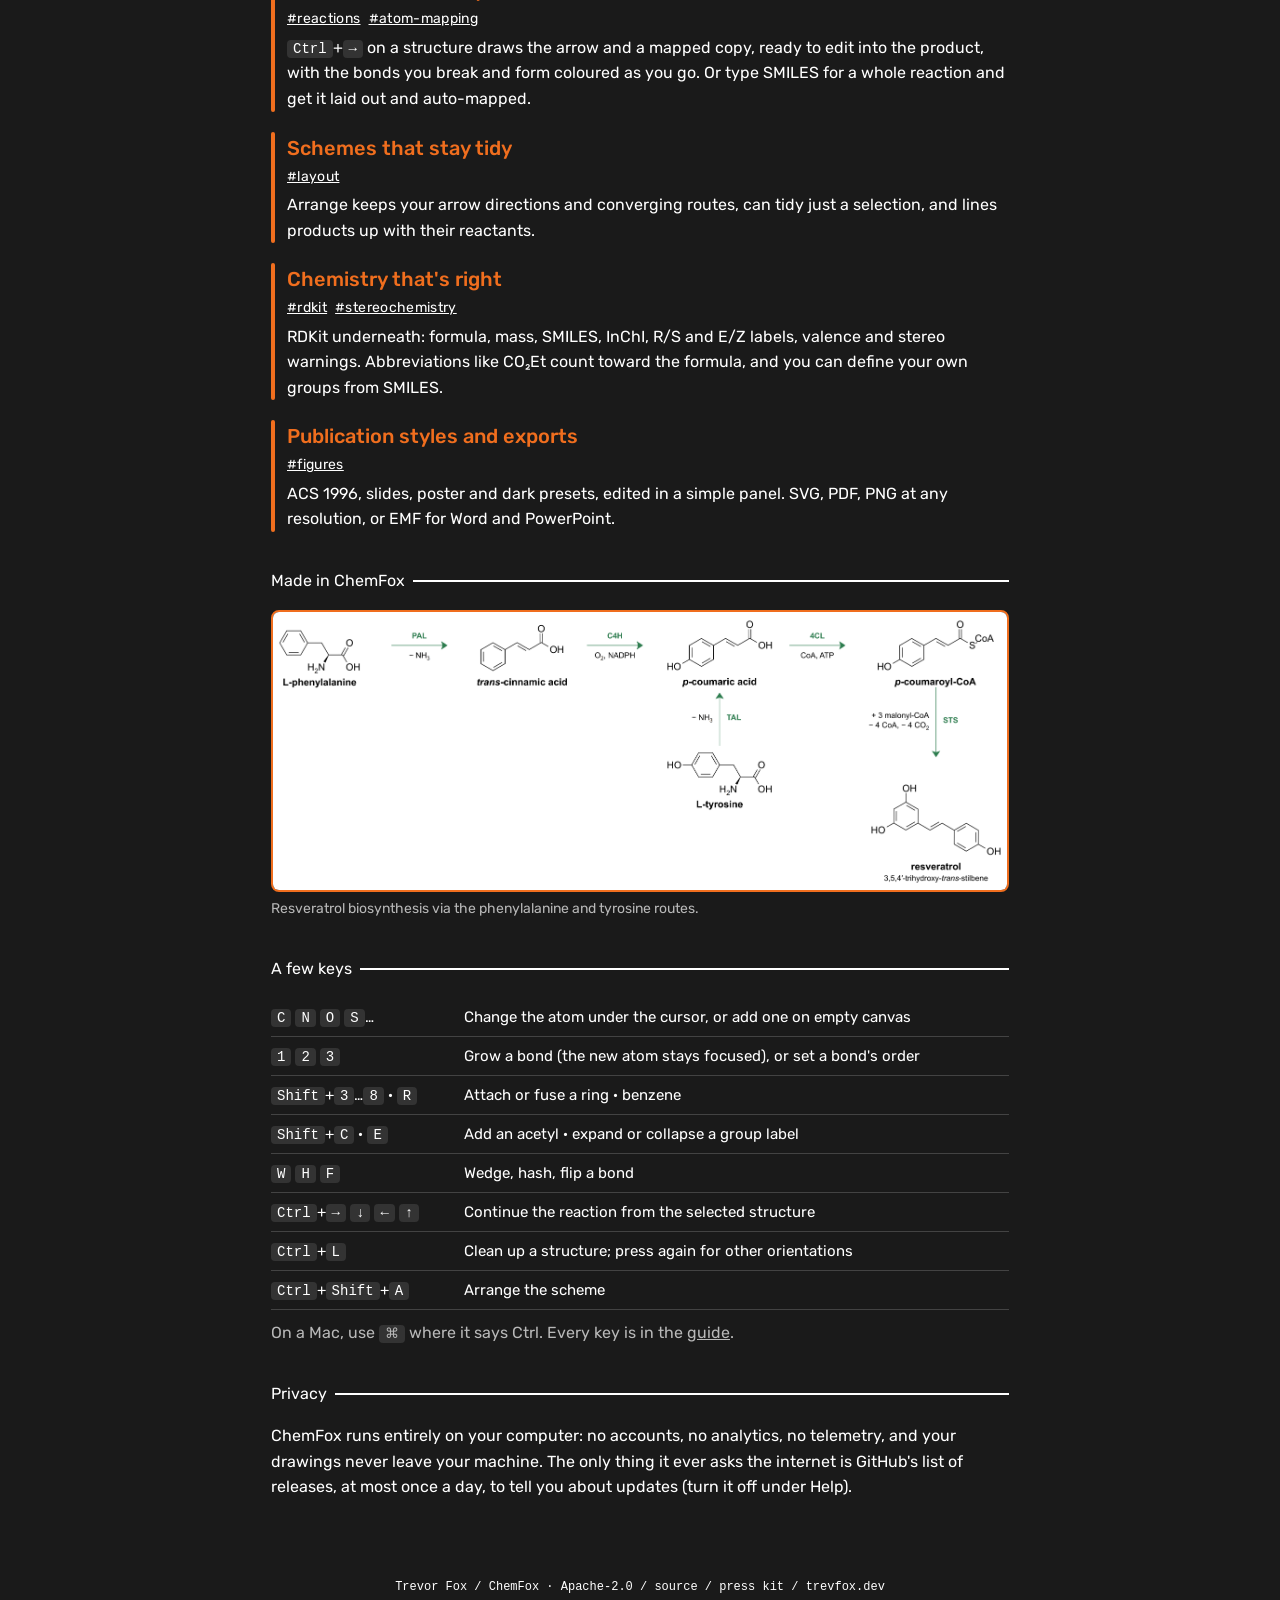
==== commit 66a4cda4: "Link previews: a proper banner and full Open Graph / Twitter tags; new tagline - docs/assets/og.png " ====
--- a/docs/index.html
+++ b/docs/index.html
@@ -4,10 +4,24 @@
 <meta charset="utf-8">
 <meta name="viewport" content="width=device-width, initial-scale=1">
 <title>ChemFox | trevfox.dev</title>
-<meta name="description" content="ChemFox: a keyboard-first editor for chemical structures and reaction schemes. Free, offline, Windows and macOS.">
+<meta name="description" content="ChemFox: an open-source graphical editor for chemical structures and reaction schemes. Free and offline for Windows and macOS.">
+<link rel="canonical" href="https://cmfx.trevfox.dev/">
+<!-- Link previews (Open Graph for most apps, Twitter cards for X). The banner is made by packaging/make_icon.py. -->
+<meta property="og:type" content="website">
+<meta property="og:site_name" content="ChemFox">
+<meta property="og:url" content="https://cmfx.trevfox.dev/">
 <meta property="og:title" content="ChemFox">
-<meta property="og:description" content="A keyboard-first editor for chemical structures and reaction schemes. Free, offline, Windows and macOS.">
-<meta property="og:image" content="https://cmfx.trevfox.dev/assets/app.png">
+<meta property="og:description" content="An open-source graphical editor for chemical structures and reaction schemes. Free and offline for Windows and macOS.">
+<meta property="og:image" content="https://cmfx.trevfox.dev/assets/og.png">
+<meta property="og:image:type" content="image/png">
+<meta property="og:image:width" content="1200">
+<meta property="og:image:height" content="630">
+<meta property="og:image:alt" content="The ChemFox logo: a white fox head with an orange nose beside the word chemfox">
+<meta name="twitter:card" content="summary_large_image">
+<meta name="twitter:title" content="ChemFox">
+<meta name="twitter:description" content="An open-source graphical editor for chemical structures and reaction schemes. Free and offline for Windows and macOS.">
+<meta name="twitter:image" content="https://cmfx.trevfox.dev/assets/og.png">
+<meta name="twitter:image:alt" content="The ChemFox logo: a white fox head with an orange nose beside the word chemfox">
 <meta name="theme-color" content="#f06e1e">
 <link rel="icon" href="assets/icon.svg" type="image/svg+xml">
 <link rel="icon" href="assets/icon.png" type="image/png">
@@ -37,8 +51,8 @@
 </header>
 
 <main>
-  <p class="lede">A keyboard-first editor for <strong>chemical structures</strong> and <strong>reaction schemes</strong>.</p>
-  <p class="sub">Point at an atom, press a key. Built for figures in papers, reports and slides. Free, offline, open source.</p>
+  <p class="lede">An open-source graphical editor for <strong>chemical structures</strong> and <strong>reaction schemes</strong>.</p>
+  <p class="sub">Point at an atom, press a key. Built for figures in papers, reports and slides. Free and offline for Windows and macOS.</p>
 
   <figure><img src="assets/app.png" alt="The ChemFox window with a resveratrol biosynthesis scheme"></figure>
 
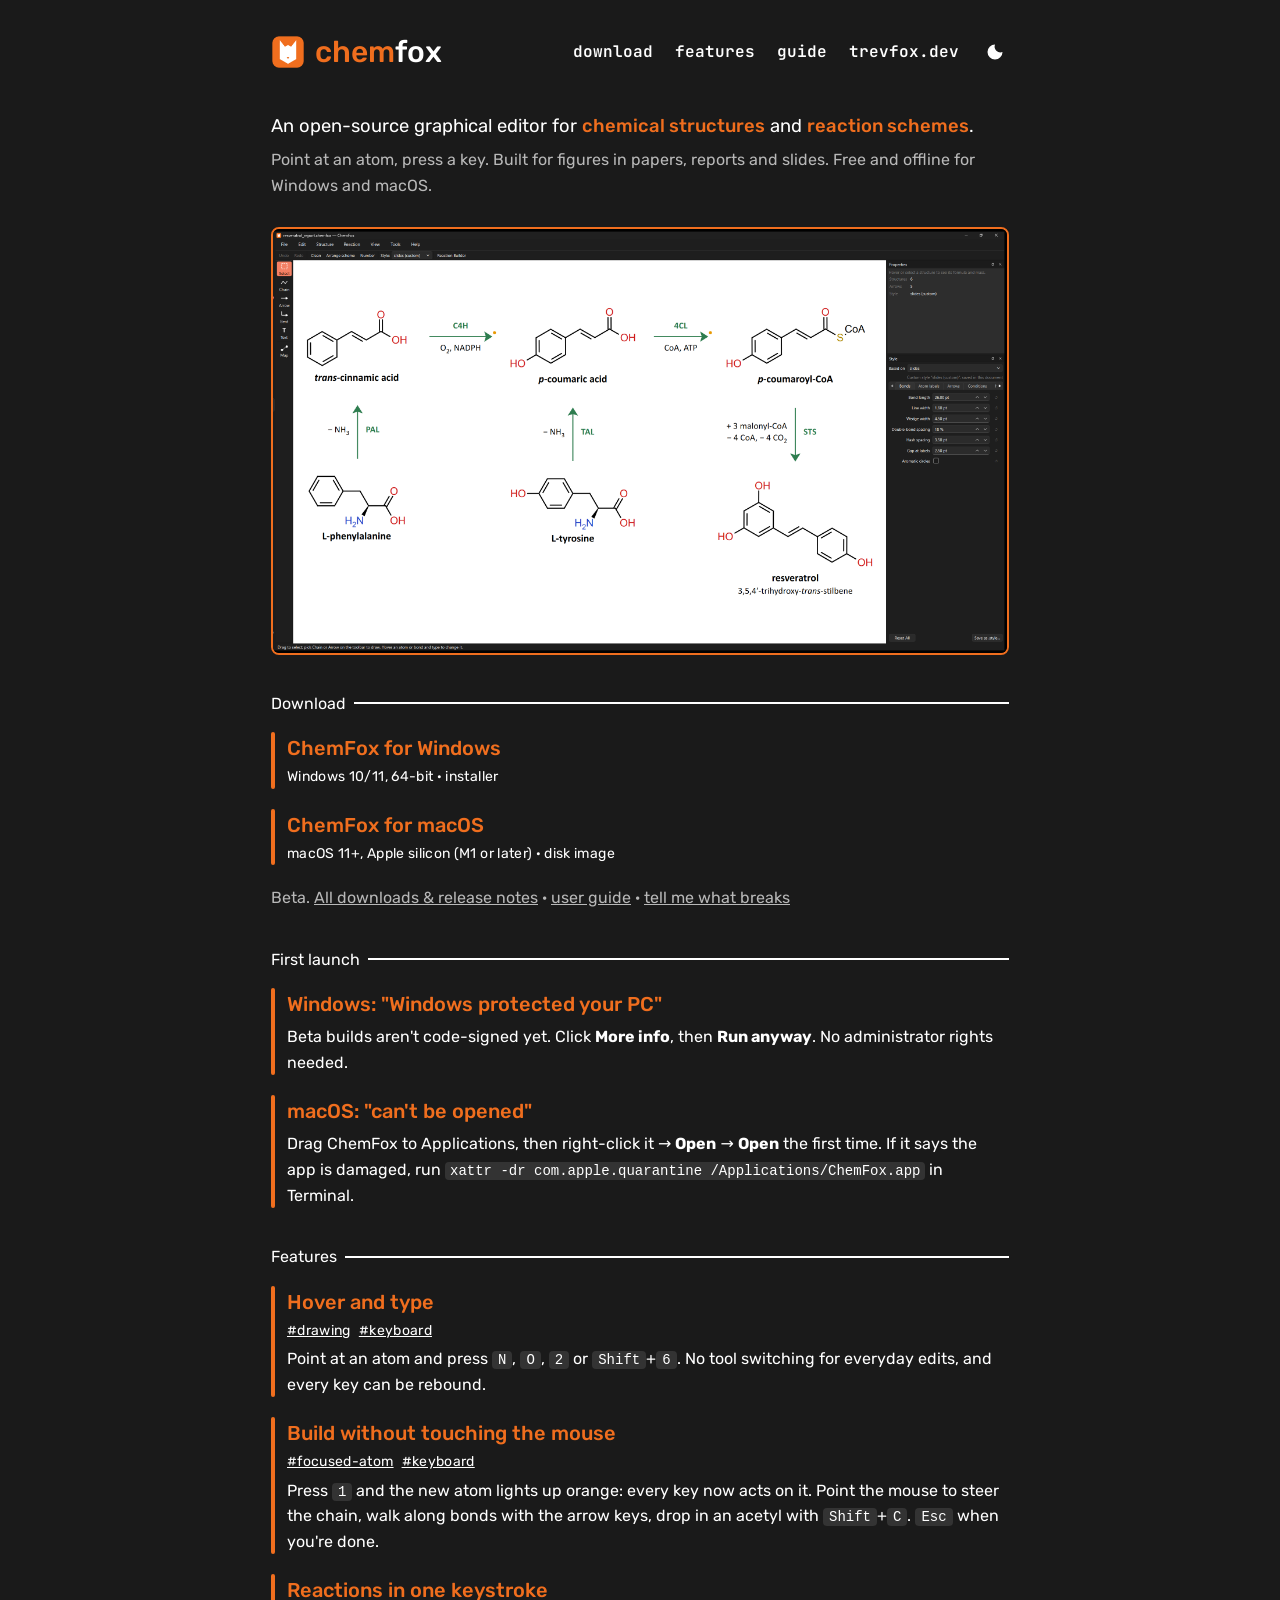
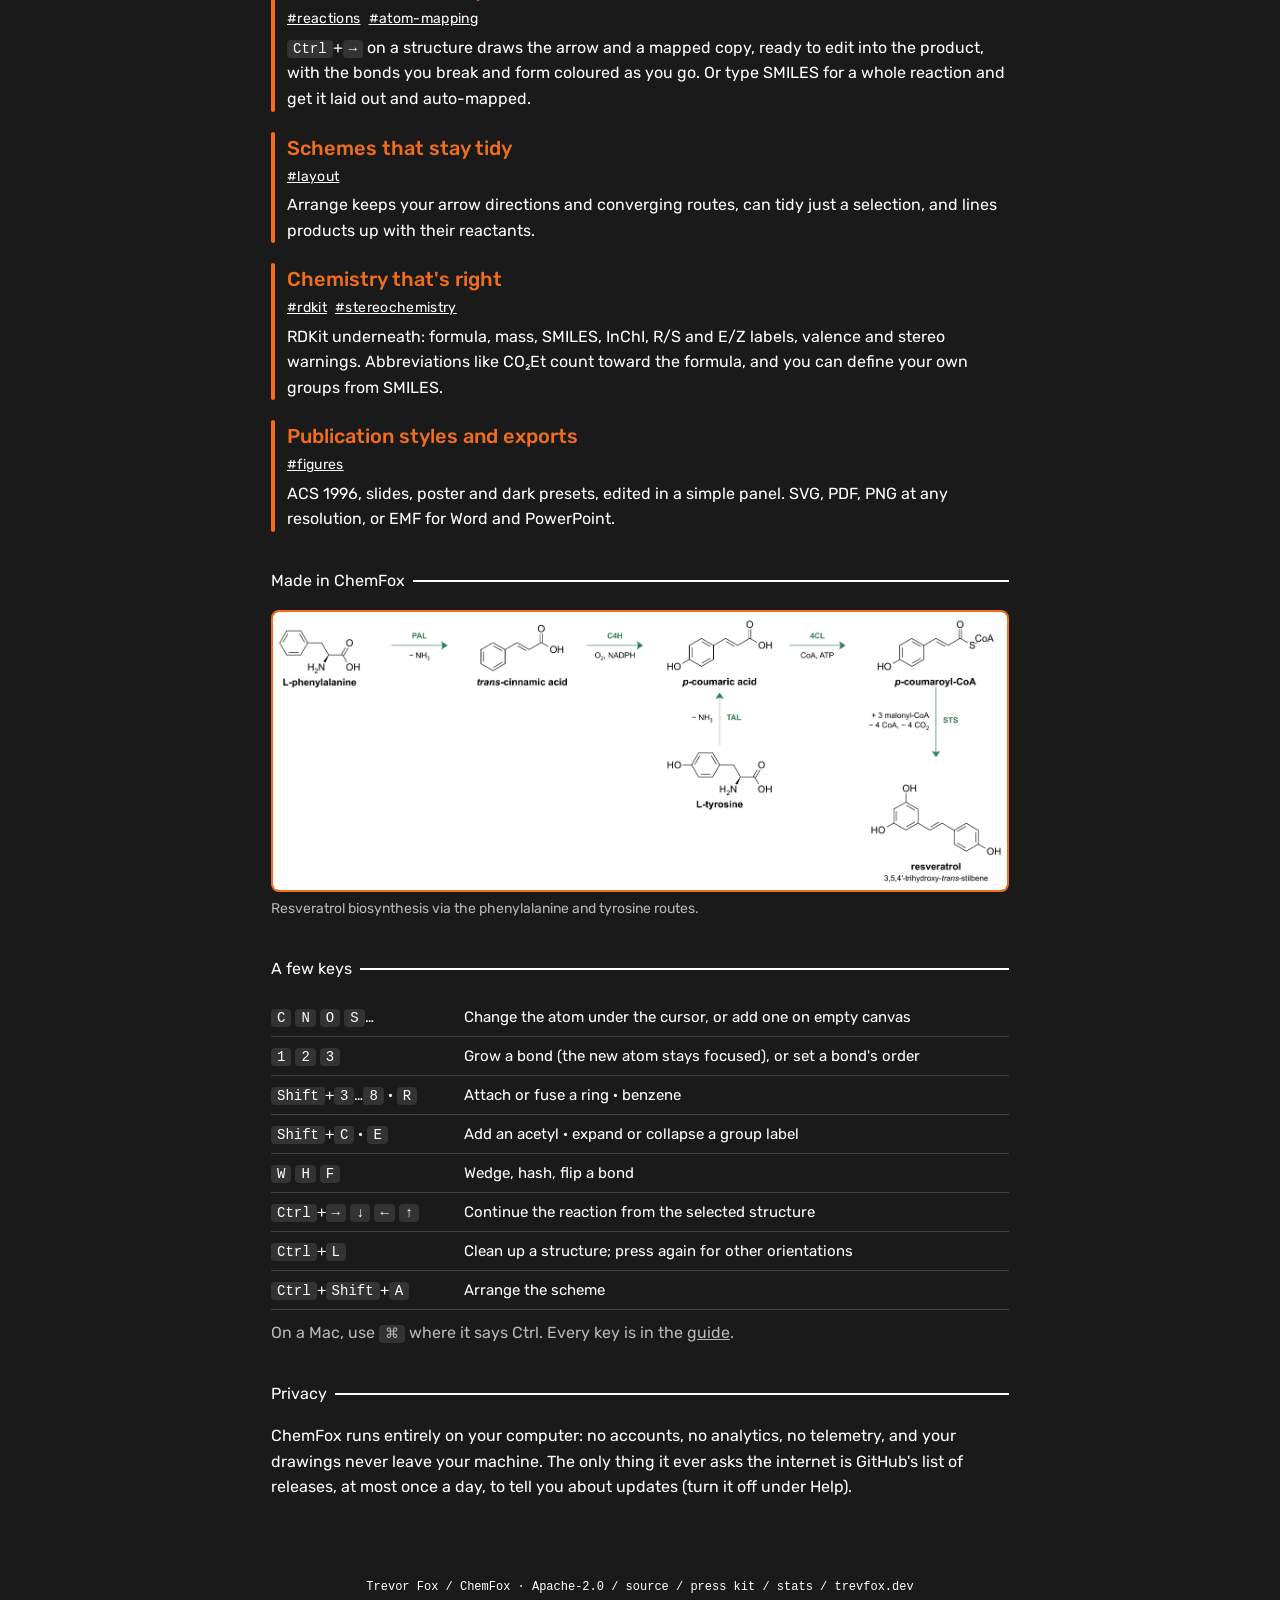
==== commit bd12b2e6: "Site: stats page and wordmark hover Adds stats.html, linked from the footer only: downloads per rele" ====
--- a/docs/index.html
+++ b/docs/index.html
@@ -37,7 +37,7 @@
 </head>
 <body>
 <header>
-  <a class="logo" href="./"><img src="assets/icon.png" alt=""><span><span class="a">chem</span>fox</span></a>
+  <a class="logo" href="./"><img src="assets/icon.png" alt=""><span><span class="a">chem</span><span class="b">fox</span></span></a>
   <nav>
     <a href="#download">download</a>
     <a href="#features">features</a>
@@ -138,7 +138,7 @@
 </main>
 
 <footer>
-  Trevor Fox / ChemFox · Apache-2.0 / <a id="src" href="#">source</a> / <a href="press/chemfox-press-kit.zip" download>press kit</a> / <a href="https://trevfox.dev">trevfox.dev</a>
+  Trevor Fox / ChemFox · Apache-2.0 / <a id="src" href="#">source</a> / <a href="press/chemfox-press-kit.zip" download>press kit</a> / <a href="stats.html">stats</a> / <a href="https://trevfox.dev">trevfox.dev</a>
 </footer>
 
 <script src="assets/site.js"></script>
--- a/docs/assets/site.css
+++ b/docs/assets/site.css
@@ -21,6 +21,10 @@
 .logo { font-size: 30px; font-weight: 500; text-decoration: none; display: inline-flex; align-items: center; gap: 10px; }
 .logo img { width: 34px; height: 34px; border-radius: 8px; }
 .logo .a { color: var(--accent-text); }
+/* Like trevfox.dev: each half of the wordmark takes the other's colour while hovered */
+.logo .a, .logo .b { transition: color .15s cubic-bezier(.4, 0, .2, 1); }
+.logo .a:hover { color: var(--text); }
+.logo .b:hover { color: var(--accent-text); }
 nav { display: flex; align-items: center; gap: 22px; font-family: var(--nav); font-weight: 600; }
 nav a { text-decoration: none; }
 nav a:hover, nav a[aria-current], .theme:hover { color: var(--accent-text); }
@@ -81,3 +85,24 @@
 footer a { text-decoration: none; }
 footer a:hover { color: var(--accent-text); }
 @media (max-width: 560px) { nav { gap: 14px; font-size: 14px; } .logo { font-size: 26px; } .toc ol { columns: 1; } }
+
+/* Stats page */
+.tiles { display: grid; grid-template-columns: repeat(auto-fill, minmax(150px, 1fr)); gap: 12px; margin-bottom: 8px; }
+.tile { border-left: 4px solid var(--accent); border-radius: 2px; padding: 2px 0 2px 12px; }
+.tile b { display: block; font-size: 24px; font-weight: 500; color: var(--accent-text); line-height: 1.3; }
+.tile span { font-size: 14px; color: var(--muted); }
+.bar { display: grid; grid-template-columns: 4.5em 1fr 3.5em; align-items: center; gap: 10px; padding: 4px 0; text-decoration: none; }
+.bar .lbl { font: 14px var(--mono); }
+.bar .track { height: 14px; }
+.bar i { display: block; height: 100%; min-width: 2px; background: var(--accent); border-radius: 0 4px 4px 0; transition: opacity .2s; }
+.bar:hover i { opacity: .75; }
+.bar:hover .lbl { color: var(--accent-text); }
+.bar .val { font: 14px var(--mono); text-align: right; }
+#bars { margin-bottom: 16px; }
+.stats td.n { font-family: var(--mono); font-size: 14px; }
+.stats td small { color: var(--muted); }
+.stats td:first-child { width: auto; }
+.langs ul { list-style: none; padding: 0; margin: 0; display: flex; flex-wrap: wrap; gap: 6px 20px; }
+.langs li span { color: var(--muted); }
+.langs .sub { margin: 16px 0 6px; }
+@media (max-width: 560px) { .stats table { font-size: 13px; } .stats td, .stats th { padding-right: 6px; } }
